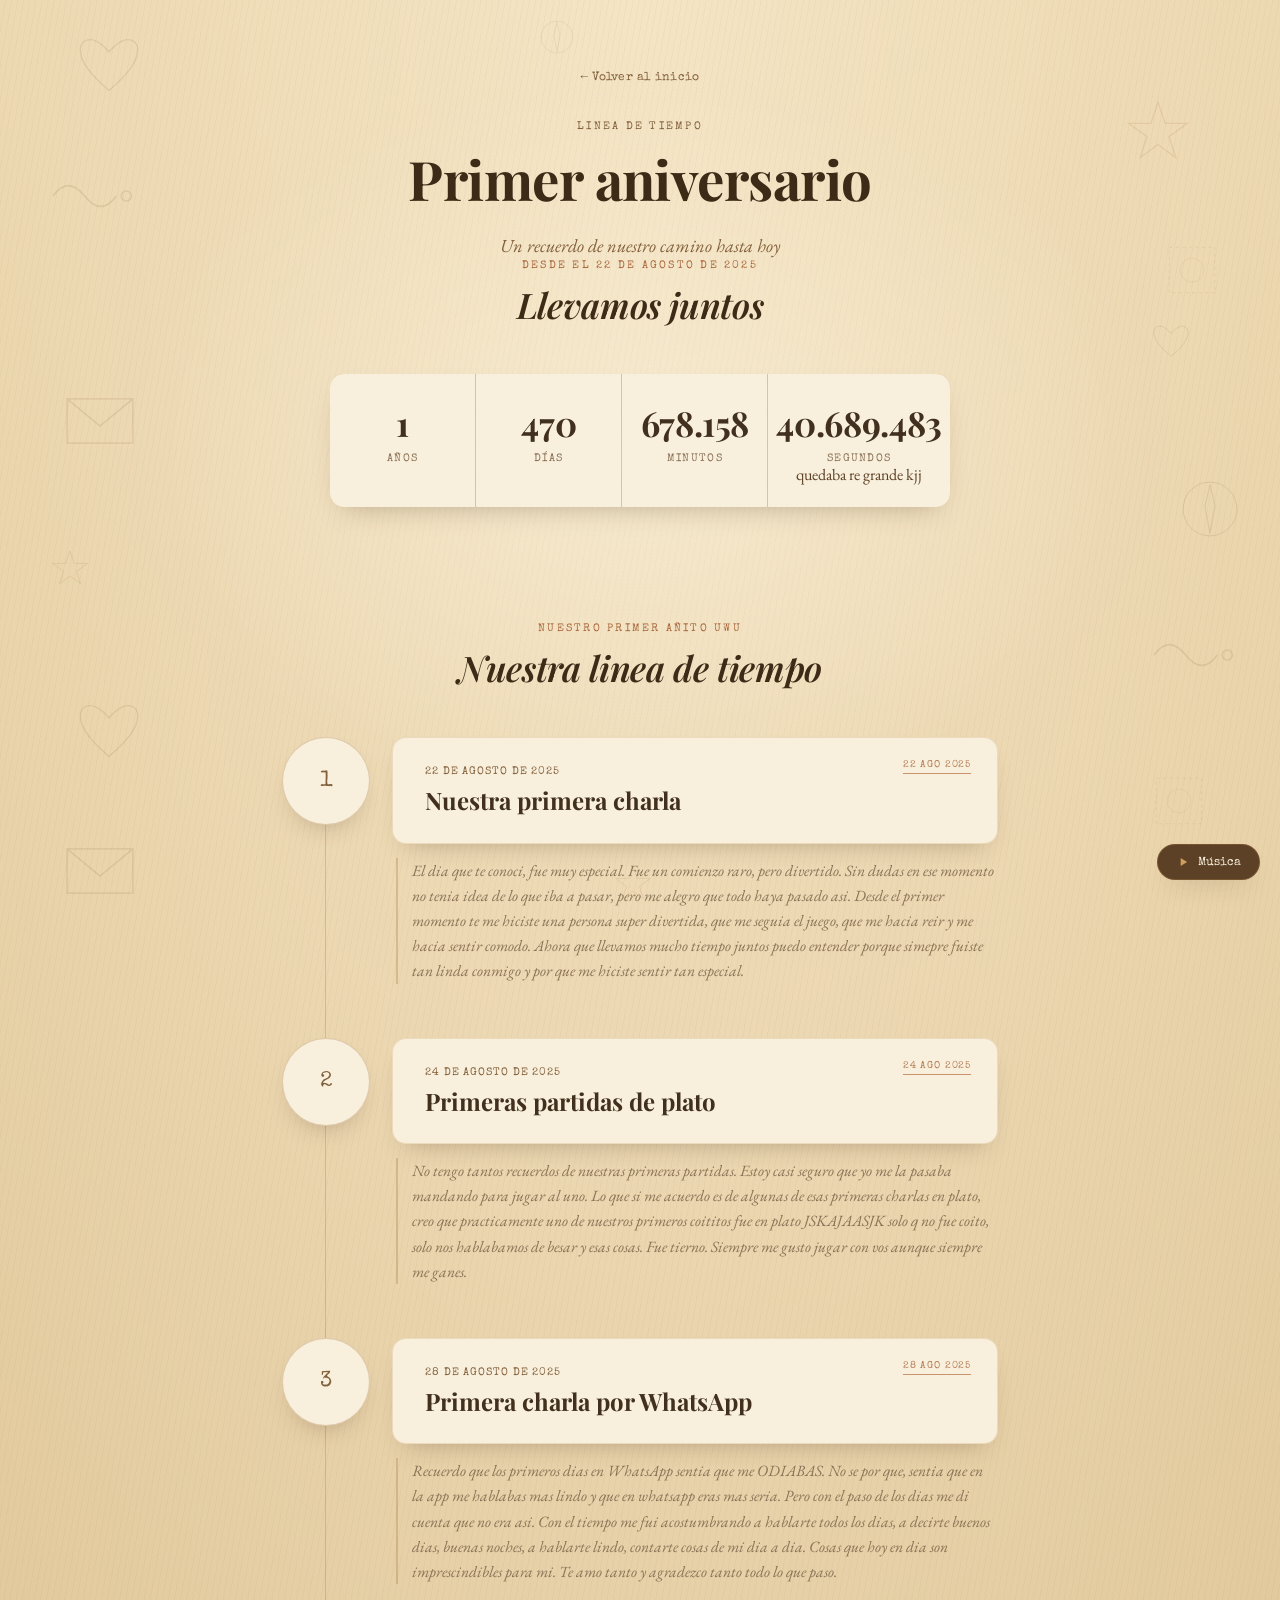
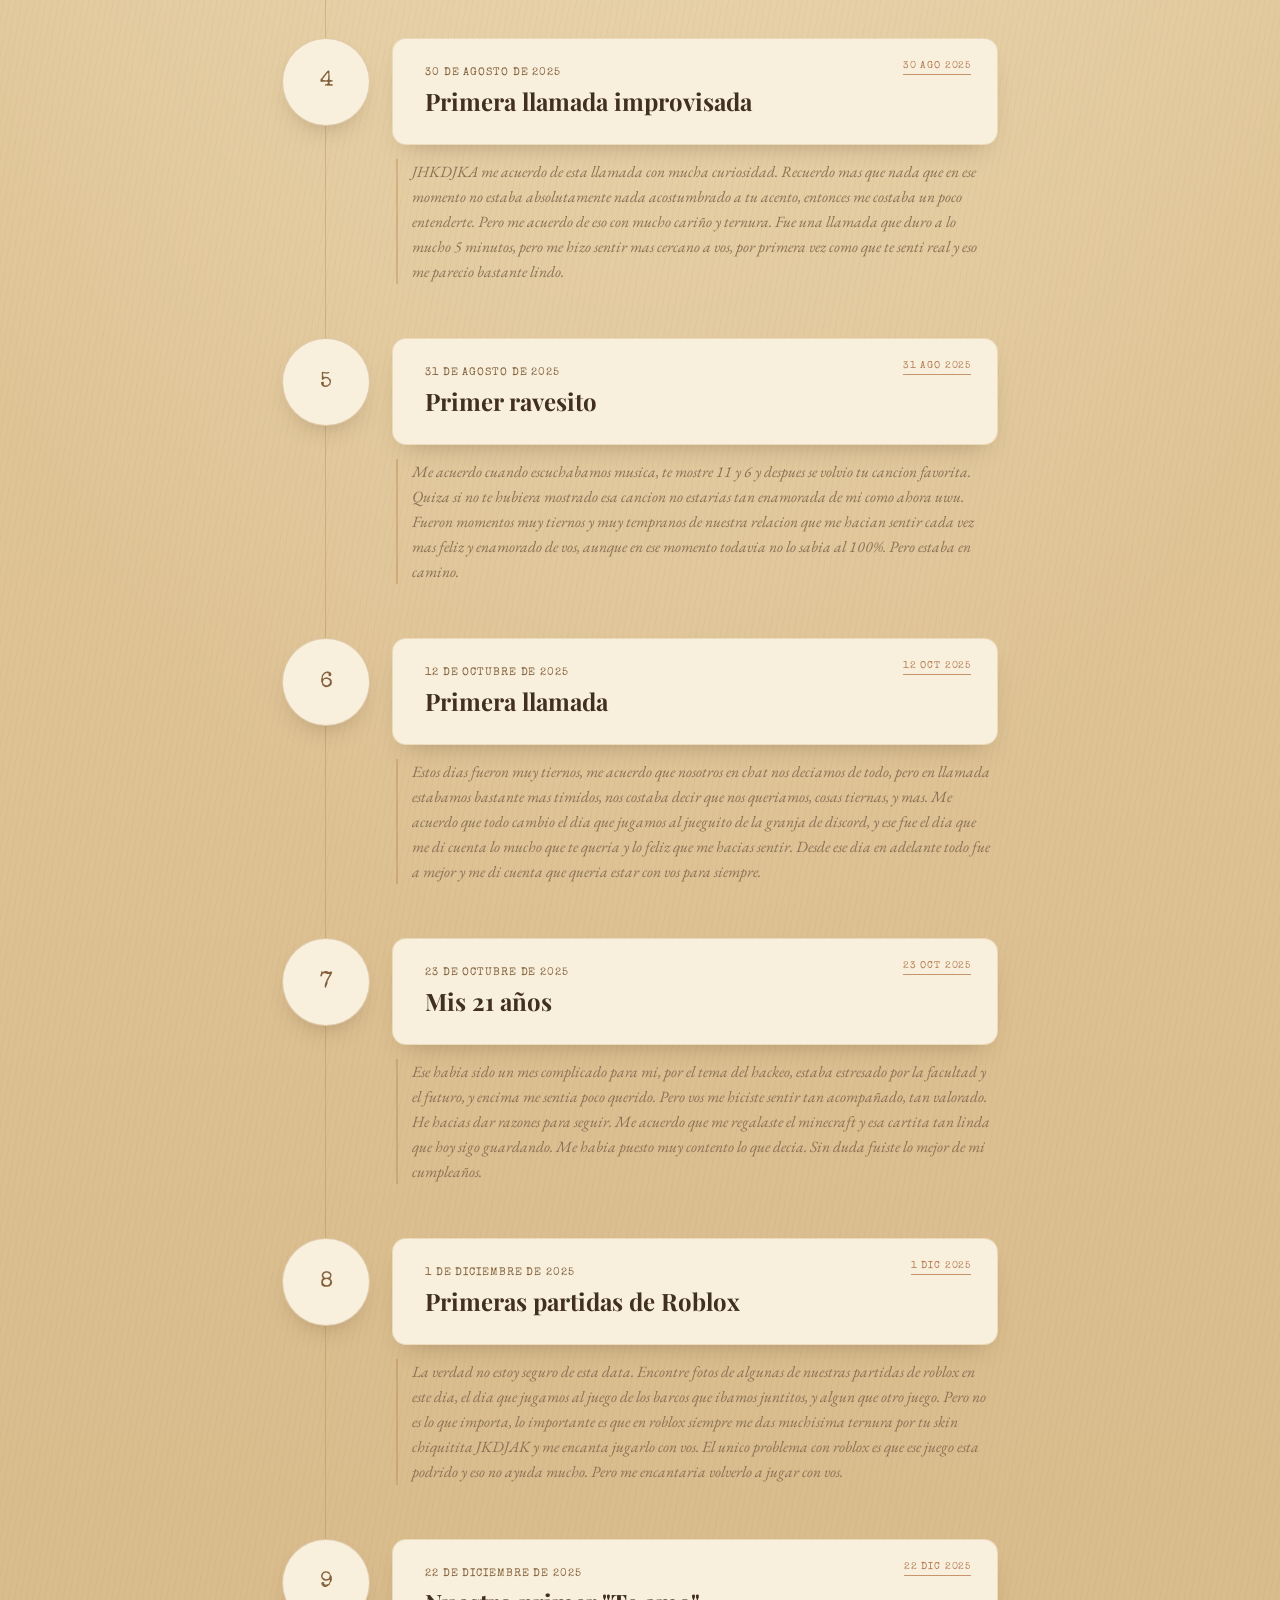
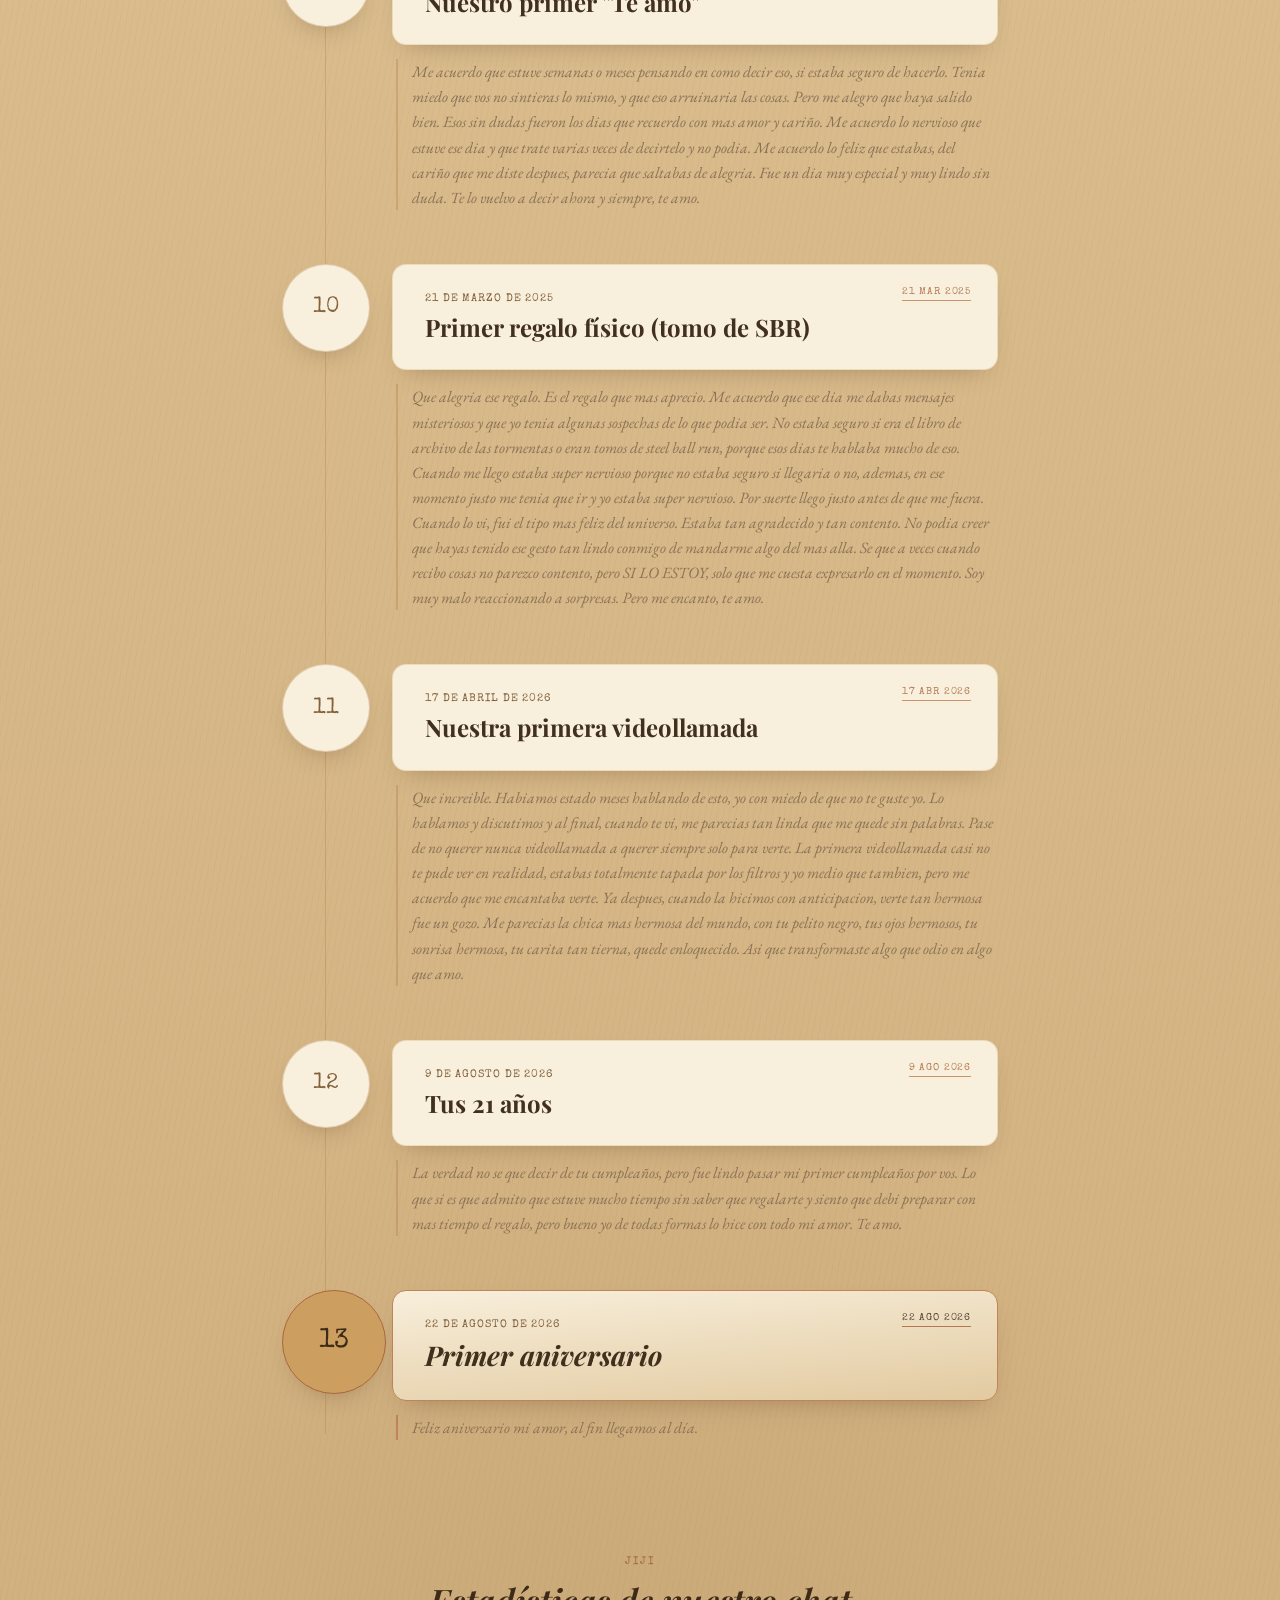
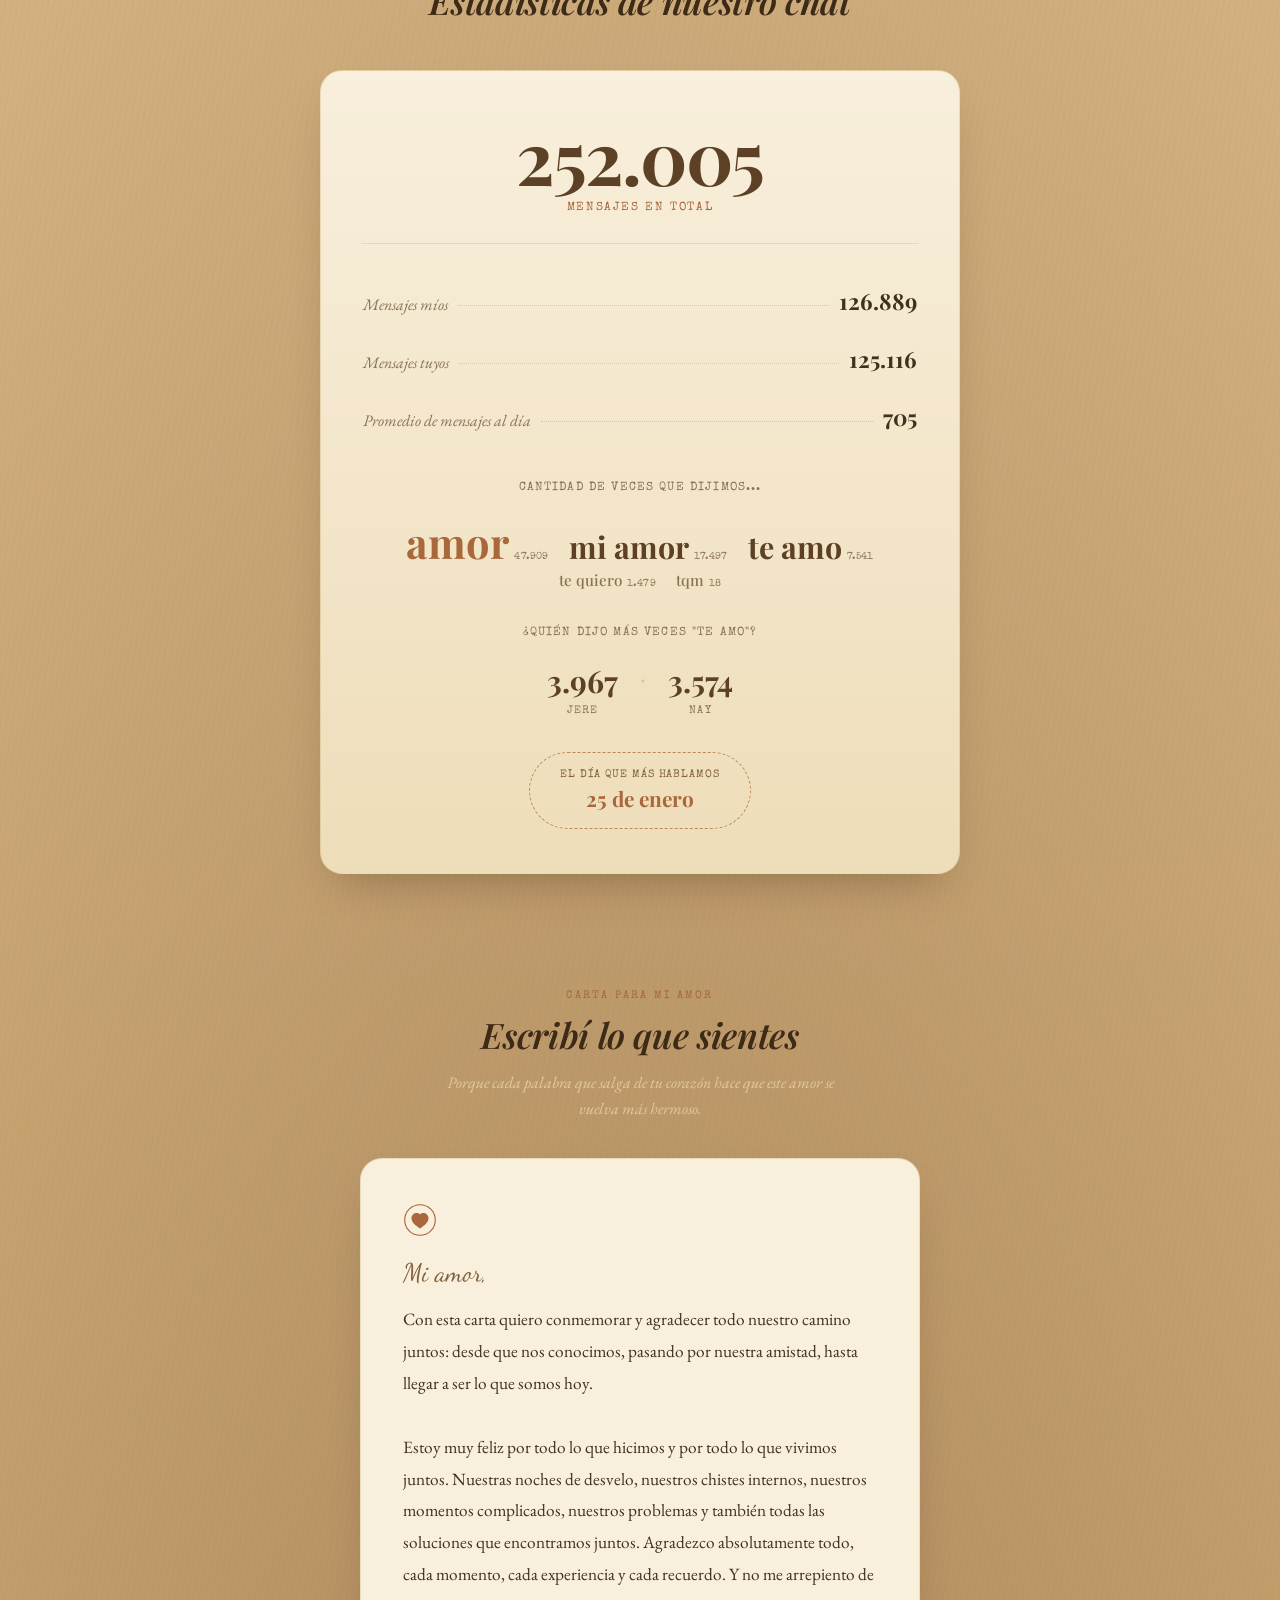
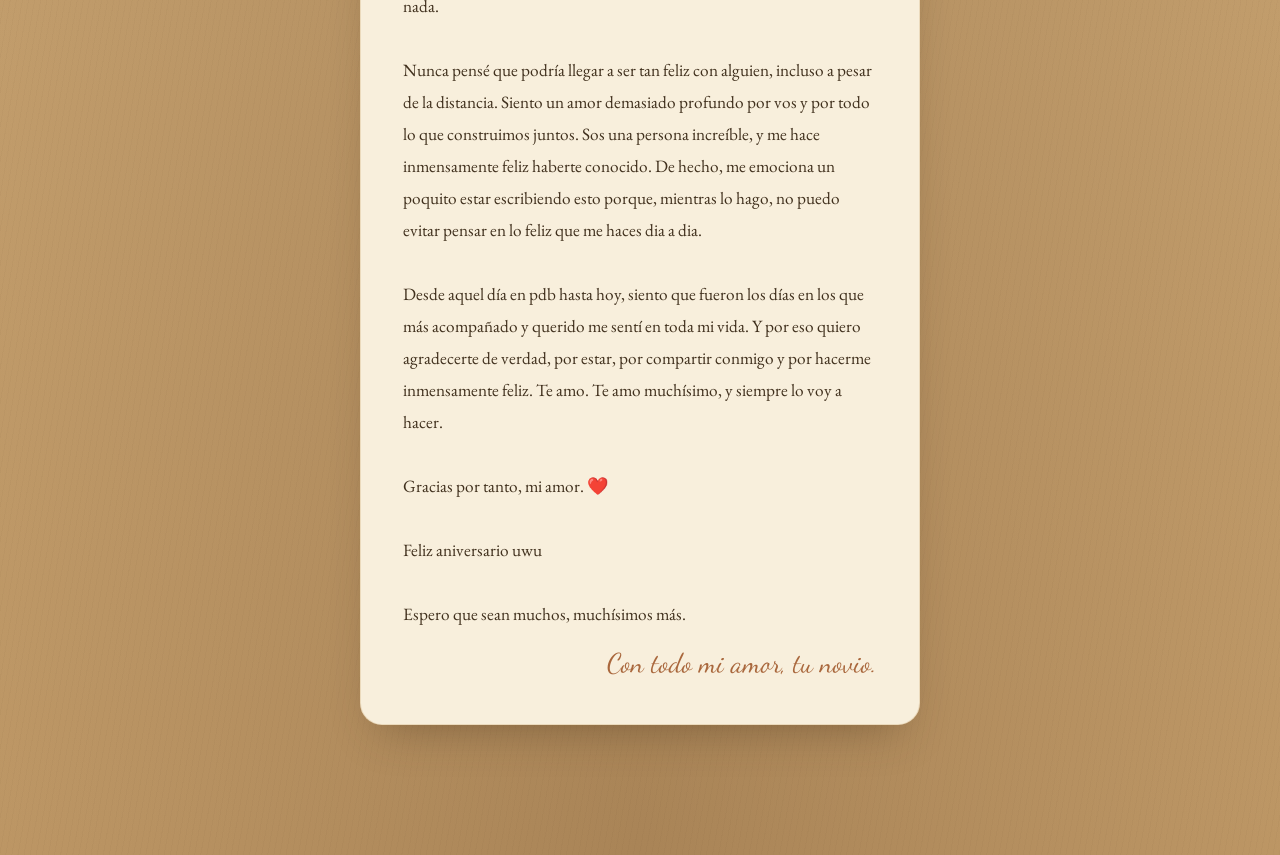
==== anniversary.html @ 8fa28519 "V2.0: Version aniversario" ====
<!DOCTYPE html>
<html lang="es">
<head>
  <meta charset="UTF-8" />
  <meta name="viewport" content="width=device-width, initial-scale=1.0" />
  <title>Primer aniversario</title>
  <link rel="preconnect" href="https://fonts.googleapis.com">
  <link rel="preconnect" href="https://fonts.gstatic.com" crossorigin>
  <link href="https://fonts.googleapis.com/css2?family=Playfair+Display:ital,wght@0,500;0,700;1,600&family=EB+Garamond:ital,wght@0,400;0,500;1,400&family=Special+Elite&family=Dancing+Script:wght@600;700&display=swap" rel="stylesheet">
  <link rel="stylesheet" href="anniversary.css" />
</head>
<body>

  <!-- Música de fondo -->
  <audio id="bg-music" src="music2.mp3" loop preload="auto"></audio>
  <button id="music-toggle" class="music-toggle" type="button" aria-pressed="false">
    <span class="music-toggle__icon" aria-hidden="true">
      <svg class="icon-play" viewBox="0 0 24 24" fill="currentColor"><path d="M8 5v14l11-7z"/></svg>
      <svg class="icon-pause" viewBox="0 0 24 24" fill="currentColor"><path d="M6 5h4v14H6zm8 0h4v14h-4z"/></svg>
    </span>
    <span class="music-toggle__label">Música</span>
  </button>

  <!-- Formitas vintage de fondo -->
  <div class="bg-motifs" aria-hidden="true">
    <svg class="motif motif--heart" style="top:4%; left:6%; --i:0; --r:-6deg;" viewBox="0 0 100 100"><path d="M50 85 C20 60,5 40,5 22 C5 8,18 2,30 8 C40 13,50 25,50 25 C50 25,60 13,70 8 C82 2,95 8,95 22 C95 40,80 60,50 85 Z" fill="none" stroke="currentColor" stroke-width="2"/></svg>
    <svg class="motif motif--star" style="top:11%; left:88%; --i:1; --r:10deg;" viewBox="0 0 100 100"><path d="M50 5 L61 38 L96 38 L67 59 L78 92 L50 71 L22 92 L33 59 L4 38 L39 38 Z" fill="none" stroke="currentColor" stroke-width="2"/></svg>
    <svg class="motif motif--swirl" style="top:19%; left:4%; --i:2; --r:-3deg;" viewBox="0 0 100 60"><path d="M2 30 Q20 5 40 30 T78 30" fill="none" stroke="currentColor" stroke-width="2"/><circle cx="90" cy="30" r="6" fill="none" stroke="currentColor" stroke-width="2"/></svg>
    <svg class="motif motif--stamp" style="top:27%; left:91%; --i:3; --r:-4deg;" viewBox="0 0 100 100"><rect x="8" y="8" width="84" height="84" fill="none" stroke="currentColor" stroke-width="2" stroke-dasharray="6 6"/><circle cx="50" cy="50" r="22" fill="none" stroke="currentColor" stroke-width="1.5"/></svg>
    <svg class="motif motif--heart motif--sm" style="top:36%; left:90%; --i:4; --r:8deg;" viewBox="0 0 100 100"><path d="M50 85 C20 60,5 40,5 22 C5 8,18 2,30 8 C40 13,50 25,50 25 C50 25,60 13,70 8 C82 2,95 8,95 22 C95 40,80 60,50 85 Z" fill="none" stroke="currentColor" stroke-width="2.5"/></svg>
    <svg class="motif motif--envelope" style="top:44%; left:5%; --i:5; --r:6deg;" viewBox="0 0 100 70"><rect x="4" y="4" width="92" height="62" fill="none" stroke="currentColor" stroke-width="2"/><path d="M4 4 L50 42 L96 4" fill="none" stroke="currentColor" stroke-width="2"/></svg>
    <svg class="motif motif--compass" style="top:53%; left:92%; --i:6; --r:0deg;" viewBox="0 0 100 100"><circle cx="50" cy="50" r="42" fill="none" stroke="currentColor" stroke-width="1.5"/><path d="M50 12 L58 46 L50 88 L42 46 Z" fill="none" stroke="currentColor" stroke-width="1.5"/></svg>
    <svg class="motif motif--star motif--sm" style="top:61%; left:4%; --i:7; --r:12deg;" viewBox="0 0 100 100"><path d="M50 5 L61 38 L96 38 L67 59 L78 92 L50 71 L22 92 L33 59 L4 38 L39 38 Z" fill="none" stroke="currentColor" stroke-width="2.5"/></svg>
    <svg class="motif motif--swirl" style="top:70%; left:90%; --i:8; --r:-3deg;" viewBox="0 0 100 60"><path d="M2 30 Q20 5 40 30 T78 30" fill="none" stroke="currentColor" stroke-width="2"/><circle cx="90" cy="30" r="6" fill="none" stroke="currentColor" stroke-width="2"/></svg>
    <svg class="motif motif--heart" style="top:78%; left:6%; --i:9; --r:-6deg;" viewBox="0 0 100 100"><path d="M50 85 C20 60,5 40,5 22 C5 8,18 2,30 8 C40 13,50 25,50 25 C50 25,60 13,70 8 C82 2,95 8,95 22 C95 40,80 60,50 85 Z" fill="none" stroke="currentColor" stroke-width="2"/></svg>
    <svg class="motif motif--stamp" style="top:86%; left:90%; --i:10; --r:-4deg;" viewBox="0 0 100 100"><rect x="8" y="8" width="84" height="84" fill="none" stroke="currentColor" stroke-width="2" stroke-dasharray="6 6"/><circle cx="50" cy="50" r="22" fill="none" stroke="currentColor" stroke-width="1.5"/></svg>
    <svg class="motif motif--envelope" style="top:94%; left:5%; --i:11; --r:6deg;" viewBox="0 0 100 70"><rect x="4" y="4" width="92" height="62" fill="none" stroke="currentColor" stroke-width="2"/><path d="M4 4 L50 42 L96 4" fill="none" stroke="currentColor" stroke-width="2"/></svg>
    <svg class="motif motif--compass motif--sm" style="top:2%; left:42%; --i:12; --r:2deg;" viewBox="0 0 100 100"><circle cx="50" cy="50" r="42" fill="none" stroke="currentColor" stroke-width="1.5"/><path d="M50 12 L58 46 L50 88 L42 46 Z" fill="none" stroke="currentColor" stroke-width="1.5"/></svg>
    <svg class="motif motif--star motif--sm" style="top:96%; left:48%; --i:13; --r:-8deg;" viewBox="0 0 100 100"><path d="M50 5 L61 38 L96 38 L67 59 L78 92 L50 71 L22 92 L33 59 L4 38 L39 38 Z" fill="none" stroke="currentColor" stroke-width="2.5"/></svg>
  </div>

  <div class="page-shell">
    <header class="anniversary-header">
      <a class="back-link" href="index.html">← Volver al inicio</a>
      <p class="eyebrow">Linea de tiempo</p>
      <h1>Primer aniversario</h1>
      <p class="subtitle">Un recuerdo de nuestro camino hasta hoy</p>
    </header>

    <main class="content-wrap">

      <!-- Contador en vivo -->
      <section class="counter-section" aria-label="Tiempo que llevamos juntos">
        <p class="eyebrow accent">Desde el 22 de agosto de 2025</p>
        <h2 class="section-title">Llevamos juntos</h2>

        <div class="counter-grid">
          <div class="counter-box">
            <span class="counter-value" id="count-years">0</span>
            <span class="counter-label">Años</span>
          </div>
          <div class="counter-box">
            <span class="counter-value" id="count-days">0</span>
            <span class="counter-label">Días</span>
          </div>
          <div class="counter-box">
            <span class="counter-value" id="count-minutes">0</span>
            <span class="counter-label">Minutos</span>
          </div>
          <div class="counter-box">
            <span class="counter-value" id="count-seconds">0</span>
            <span class="counter-label">Segundos</span>
            <span class="counter-sublabel">quedaba re grande kjj</span>
          </div>
        </div>
      </section>

      <!-- Línea de tiempo -->
      <section class="timeline-section" aria-label="Línea de tiempo de nuestra historia">
        <p class="eyebrow accent">Nuestro primer añito uwu</p>
        <h2 class="section-title">Nuestra linea de tiempo</h2>

        <div class="timeline">
          <div class="timeline-track" aria-hidden="true"></div>

          <article class="timeline-item">
            <div class="timeline-dot" tabindex="0" data-tooltip="un dia y ya casados uwu">1</div>
            <div class="timeline-content">

              <div class="timeline-card">
                <span class="timeline-postmark">22 AGO 2025</span>
                <span class="timeline-date">22 de agosto de 2025</span>
                <p>Nuestra primera charla</p>
              </div>

              <p class="timeline-note">El dia que te conoci, fue muy especial. Fue un comienzo raro, pero divertido.
                Sin dudas en ese momento no tenia idea de lo que iba a pasar, pero me alegro que todo haya pasado asi.
                Desde el primer momento te me hiciste una persona super divertida, que me seguia el juego, que me hacia reir y me hacia sentir comodo.
                Ahora que llevamos mucho tiempo juntos puedo entender porque simepre fuiste tan linda conmigo y por que me hiciste sentir tan especial.
              </p>

            </div>
          </article>

          <article class="timeline-item">
            <div class="timeline-dot" tabindex="0" data-tooltip="jugando felices como tortolitos enamorados jiji">2</div>
            <div class="timeline-content">

              <div class="timeline-card">
                <span class="timeline-postmark">24 AGO 2025</span>
                <span class="timeline-date">24 de agosto de 2025</span>
                <p>Primeras partidas de plato</p>
              </div>

              <p class="timeline-note">No tengo tantos recuerdos de nuestras primeras partidas. Estoy casi seguro que yo me la pasaba mandando
                para jugar al uno. Lo que si me acuerdo es de algunas de esas primeras charlas en plato, creo que practicamente uno de nuestros primeros
                coititos fue en plato JSKAJAASJK solo q no fue coito, solo nos hablabamos de besar y esas cosas. Fue tierno. Siempre me gusto jugar con vos
                aunque siempre me ganes.
              </p>

            </div>
          </article>

          <article class="timeline-item">
            <div class="timeline-dot" tabindex="0" data-tooltip="que linda que sos">3</div>
            <div class="timeline-content">

              <div class="timeline-card">
                <span class="timeline-postmark">28 AGO 2025</span>
                <span class="timeline-date">28 de agosto de 2025</span>
                <p>Primera charla por WhatsApp</p>
              </div>

              <p class="timeline-note">Recuerdo que los primeros dias en WhatsApp sentia que me ODIABAS. No se por que, sentia que en la app me hablabas
                mas lindo y que en whatsapp eras mas seria. Pero con el paso de los dias me di cuenta que no era asi. Con el tiempo me fui acostumbrando
                a hablarte todos los dias, a decirte buenos dias, buenas noches, a hablarte lindo, contarte cosas de mi dia a dia. Cosas que hoy en dia son
                imprescindibles para mi. Te amo tanto y agradezco tanto todo lo que paso.
              </p>

            </div>
          </article>

          <article class="timeline-item">
            <div class="timeline-dot" tabindex="0" data-tooltip="La llamada mas corta de la historia">4</div>
            <div class="timeline-content">

              <div class="timeline-card">
                <span class="timeline-postmark">30 AGO 2025</span>
                <span class="timeline-date">30 de agosto de 2025</span>
                <p>Primera llamada improvisada</p>
              </div>

              <p class="timeline-note">JHKDJKA me acuerdo de esta llamada con mucha curiosidad. Recuerdo mas que nada que en ese momento
                no estaba absolutamente nada acostumbrado a tu acento, entonces me costaba un poco entenderte. Pero me acuerdo de eso con mucho 
                cariño y ternura. Fue una llamada que duro a lo mucho 5 minutos, pero me hizo sentir mas cercano a vos, por primera vez como que te senti
                real y eso me parecio bastante lindo. 
              </p>

            </div>
          </article>

          <article class="timeline-item">
            <div class="timeline-dot" tabindex="0" data-tooltip="primeras trasnochaditas.">5</div>
            <div class="timeline-content">

              <div class="timeline-card">
                <span class="timeline-postmark">31 AGO 2025</span>
                <span class="timeline-date">31 de agosto de 2025</span>
                <p>Primer ravesito</p>
              </div>

              <p class="timeline-note">Me acuerdo cuando escuchabamos musica, te mostre 11 y 6 y despues se volvio tu cancion favorita. Quiza si
                no te hubiera mostrado esa cancion no estarias tan enamorada de mi como ahora uwu. Fueron momentos muy tiernos y muy tempranos
                de nuestra relacion que me hacian sentir cada vez mas feliz y enamorado de vos, aunque en ese momento todavia no lo sabia al 100%. Pero
                estaba en camino.
              </p>

            </div>
          </article>

          <article class="timeline-item">
            <div class="timeline-dot" tabindex="0" data-tooltip="La llamada luchada">6</div>
            <div class="timeline-content">

              <div class="timeline-card">
                <span class="timeline-postmark">12 OCT 2025</span>
                <span class="timeline-date">12 de octubre de 2025</span>
                <p>Primera llamada</p>
              </div>

              <p class="timeline-note">Estos dias fueron muy tiernos, me acuerdo que nosotros en chat nos deciamos de todo, pero en llamada
                estabamos bastante mas timidos, nos costaba decir que nos queriamos, cosas tiernas, y mas. Me acuerdo que todo cambio el dia
                que jugamos al jueguito de la granja de discord, y ese fue el dia que me di cuenta lo mucho que te queria y lo feliz que me hacias
                sentir. Desde ese dia en adelante todo fue a mejor y me di cuenta que queria estar con vos para siempre.
              </p>

            </div>
          </article>

          <article class="timeline-item">
            <div class="timeline-dot" tabindex="0" data-tooltip="Cumplí años con vos ya cerca del corazón.">7</div>
            <div class="timeline-content">

              <div class="timeline-card">
                <span class="timeline-postmark">23 OCT 2025</span>
                <span class="timeline-date">23 de octubre de 2025</span>
                <p>Mis 21 años</p>
              </div>

              <p class="timeline-note">Ese habia sido un mes complicado para mi, por el tema del hackeo, estaba estresado por la facultad y el futuro,
                y encima me sentia poco querido. Pero vos me hiciste sentir tan acompañado, tan valorado. He hacias dar razones para seguir. 
                Me acuerdo que me regalaste el minecraft y esa cartita tan linda que hoy sigo guardando. Me habia puesto muy contento lo que decia.
                Sin duda fuiste lo mejor de mi cumpleaños.
              </p>

            </div>
          </article>

          <article class="timeline-item">
            <div class="timeline-dot" tabindex="0" data-tooltip="Construyendo cosas juntos, aunque sea en un juego.">8</div>
            <div class="timeline-content">

              <div class="timeline-card">
                <span class="timeline-postmark">1 DIC 2025</span>
                <span class="timeline-date">1 de diciembre de 2025</span>
                <p>Primeras partidas de Roblox</p>
              </div>

              <p class="timeline-note">La verdad no estoy seguro de esta data. Encontre fotos de algunas de nuestras partidas de roblox
                en este dia, el dia que jugamos al juego de los barcos que ibamos juntitos, y algun que otro juego. Pero no es lo que importa,
                lo importante es que en roblox siempre me das muchisima ternura por tu skin chiquitita JKDJAK y me encanta jugarlo con vos.
                El unico problema con roblox es que ese juego esta podrido y eso no ayuda mucho. Pero me encantaria volverlo a jugar con vos.
              </p>

            </div>
          </article>

          <article class="timeline-item">
            <div class="timeline-dot" tabindex="0" data-tooltip="Dos palabras que cambiaron todo.">9</div>
            <div class="timeline-content">

              <div class="timeline-card">
                <span class="timeline-postmark">22 DIC 2025</span>
                <span class="timeline-date">22 de diciembre de 2025</span>
                <p>Nuestro primer "Te amo"</p>
              </div>

              <p class="timeline-note">Me acuerdo que estuve semanas o meses pensando en como decir eso, si estaba seguro de hacerlo. Tenia
                miedo que vos no sintieras lo mismo, y que eso arruinaria las cosas. Pero me alegro que haya salido bien. Esos sin dudas
                fueron los dias que recuerdo con mas amor y cariño. Me acuerdo lo nervioso que estuve ese dia y que trate varias veces de decirtelo
                y no podia. Me acuerdo lo feliz que estabas, del cariño que me diste despues, parecia que saltabas de alegria. Fue un dia muy especial y muy lindo sin duda.
                Te lo vuelvo a decir ahora y siempre, te amo.
              </p>

            </div>
          </article>

          <article class="timeline-item">
            <div class="timeline-dot" tabindex="0" data-tooltip="Algo que se podía tocar, no solo sentir.">10</div>
            <div class="timeline-content">

              <div class="timeline-card">
                <span class="timeline-postmark">21 MAR 2025</span>
                <span class="timeline-date">21 de marzo de 2025</span>
                <p>Primer regalo físico (tomo de SBR)</p>
              </div>

              <p class="timeline-note">Que alegria ese regalo. Es el regalo que mas aprecio. Me acuerdo que ese dia me dabas mensajes misteriosos
                y que yo tenia algunas sospechas de lo que podia ser. No estaba seguro si era el libro de archivo de las tormentas o eran tomos de steel ball run, porque
                esos dias te hablaba mucho de eso. Cuando me llego estaba super nervioso porque no estaba seguro si llegaria o no, ademas, en ese momento justo me tenia que ir
                y yo estaba super nervioso. Por suerte llego justo antes de que me fuera. Cuando lo vi, fui el tipo mas feliz del universo. Estaba tan agradecido y tan contento.
                No podia creer que hayas tenido ese gesto tan lindo conmigo de mandarme algo del mas alla. Se que a veces cuando recibo cosas no parezco
                contento, pero SI LO ESTOY, solo que me cuesta expresarlo en el momento. Soy muy malo reaccionando a sorpresas. Pero me encanto, te amo.
              </p>

            </div>
          </article>

          <article class="timeline-item">
            <div class="timeline-dot" tabindex="0" data-tooltip="Por fin poder verte la cara mientras hablábamos.">11</div>
            <div class="timeline-content">

              <div class="timeline-card">
                <span class="timeline-postmark">17 ABR 2026</span>
                <span class="timeline-date">17 de abril de 2026</span>
                <p>Nuestra primera videollamada</p>
              </div>

              <p class="timeline-note">Que increible. Habiamos estado meses hablando de esto, yo con miedo de que no te guste yo. 
                Lo hablamos y discutimos y al final, cuando te vi, me parecias tan linda que me quede sin palabras. Pase de no querer
                nunca videollamada a querer siempre solo para verte. 
                La primera videollamada casi no te pude ver en realidad, estabas totalmente tapada por los filtros y yo medio que tambien, pero
                me acuerdo que me encantaba verte. Ya despues, cuando la hicimos con anticipacion, verte tan hermosa fue un gozo. Me parecias la chica
                mas hermosa del mundo, con tu pelito negro, tus ojos hermosos, tu sonrisa hermosa, tu carita tan tierna, quede enloquecido. Asi que
                transformaste algo que odio en algo que amo.
              </p>

            </div>
          </article>

          <article class="timeline-item">
            <div class="timeline-dot" tabindex="0" data-tooltip="Otro año más de vos en el mundo, suerte para mí.">12</div>
            <div class="timeline-content">

              <div class="timeline-card">
                <span class="timeline-postmark">9 AGO 2026</span>
                <span class="timeline-date">9 de agosto de 2026</span>
                <p>Tus 21 años</p>
              </div>

              <p class="timeline-note">La verdad no se que decir de tu cumpleaños, pero fue lindo pasar mi primer cumpleaños por vos.
                Lo que si es que admito que estuve mucho tiempo sin saber que regalarte y siento que debi preparar con mas tiempo el regalo, pero bueno
                yo de todas formas lo hice con todo mi amor. Te amo.
              </p>

            </div>
          </article>

          <article class="timeline-item timeline-item--highlight">
            <div class="timeline-dot timeline-dot--highlight" tabindex="0" data-tooltip="Un año entero, y siento que recién empieza.">13</div>
            <div class="timeline-content">

              <div class="timeline-card timeline-card--highlight">
                <span class="timeline-postmark timeline-postmark--highlight">22 AGO 2026</span>
                <span class="timeline-date">22 de agosto de 2026</span>
                <p>Primer aniversario</p>
              </div>

              <p class="timeline-note">Feliz aniversario mi amor, al fin llegamos al día.</p>

            </div>
          </article>

        </div>
      </section>

      <!-- Estadísticas del chat -->
      <section class="stats-section" aria-label="Estadísticas de nuestro chat">
        <p class="eyebrow accent">jiji</p>
        <h2 class="section-title">Estadísticas de nuestro chat</h2>

        <div class="stats-panel">

          <div class="stats-hero">
            <span class="stats-hero__value">252.005</span>
            <span class="stats-hero__label">Mensajes en total</span>
          </div>

          <div class="stats-ledger">
            <div class="ledger-row">
              <span class="ledger-row__label">Mensajes míos</span>
              <span class="ledger-row__leader" aria-hidden="true"></span>
              <span class="ledger-row__value">126.889</span>
            </div>
            <div class="ledger-row">
              <span class="ledger-row__label">Mensajes tuyos</span>
              <span class="ledger-row__leader" aria-hidden="true"></span>
              <span class="ledger-row__value">125.116</span>
            </div>
            <div class="ledger-row">
              <span class="ledger-row__label">Promedio de mensajes al día</span>
              <span class="ledger-row__leader" aria-hidden="true"></span>
              <span class="ledger-row__value">705</span>
            </div>
          </div>

          <p class="stats-subtitle">Cantidad de veces que dijimos...</p>

          <div class="word-cloud">
            <span class="word-cloud__item word-cloud__item--xl">amor <sup>47.909</sup></span>
            <span class="word-cloud__item word-cloud__item--lg">mi amor <sup>17.497</sup></span>
            <span class="word-cloud__item word-cloud__item--lg">te amo <sup>7.541</sup></span>
            <span class="word-cloud__item word-cloud__item--sm">te quiero <sup>1.479</sup></span>
            <span class="word-cloud__item word-cloud__item--sm">tqm <sup>18</sup></span>
          </div>

          <p class="stats-subtitle stats-subtitle--split">¿Quién dijo más veces "te amo"?</p>

          <div class="split-stat">
            <div class="split-stat__item">
              <span class="split-stat__value">3.967</span>
              <span class="split-stat__name">Jere</span>
            </div>
            <span class="split-stat__divider" aria-hidden="true">·</span>
            <div class="split-stat__item">
              <span class="split-stat__value">3.574</span>
              <span class="split-stat__name">Nay</span>
            </div>
          </div>

          <div class="stats-highlight">
            <span class="stats-highlight__label">El día que más hablamos</span>
            <span class="stats-highlight__value">25 de enero</span>
          </div>

        </div>
      </section>

      <!-- Carta -->
      <section class="letter-section" aria-label="Espacio para una carta">
        <p class="eyebrow accent">Carta para mi amor</p>
        <h2 class="section-title">Escribí lo que sientes</h2>
        <p class="letter-intro">Porque cada palabra que salga de tu corazón hace que este amor se vuelva más hermoso.</p>

        <div class="letter-card">
          <div class="letter-card__seal" aria-hidden="true">
            <svg viewBox="0 0 60 60" width="34" height="34">
              <circle cx="30" cy="30" r="27" fill="none" stroke="currentColor" stroke-width="2" />
              <path d="M30 20 C25 15, 15 18, 15 27 C15 35, 23 40, 30 45 C37 40, 45 35, 45 27 C45 18, 35 15, 30 20 Z"
                    fill="currentColor" />
            </svg>
          </div>

          <p class="letter-card__salutation">Mi amor,</p>

          <p class="letter-card__body">
            Con esta carta quiero conmemorar y agradecer todo nuestro camino juntos: desde que nos conocimos, pasando por nuestra amistad, hasta llegar a ser lo que somos hoy. <br /><br />

            Estoy muy feliz por todo lo que hicimos y por todo lo que vivimos juntos. Nuestras noches de desvelo, nuestros chistes internos, nuestros momentos complicados, nuestros problemas y también todas las soluciones que encontramos juntos. Agradezco absolutamente todo, cada momento, cada experiencia y cada recuerdo. Y no me arrepiento de nada. <br /><br />

            Nunca pensé que podría llegar a ser tan feliz con alguien, incluso a pesar de la distancia. Siento un amor demasiado profundo por vos y por todo lo que construimos juntos. Sos una persona increíble, y me hace inmensamente feliz haberte conocido. De hecho, me emociona un poquito estar escribiendo esto porque, mientras lo hago, no puedo evitar pensar en lo feliz que me haces dia a dia. <br /><br />
                      
            Desde aquel día en pdb hasta hoy, siento que fueron los días en los que más acompañado y querido me sentí en toda mi vida. Y por eso quiero agradecerte de verdad, por estar, por compartir conmigo y por hacerme inmensamente feliz.
                      
            Te amo. Te amo muchísimo, y siempre lo voy a hacer. <br /><br />
                      
            Gracias por tanto, mi amor. ❤️ <br /><br />
                      
            Feliz aniversario uwu <br /><br />
                      
            Espero que sean muchos, muchísimos más.
          </p>

          <p class="letter-card__signature">Con todo mi amor, tu novio.</p>
        </div>
      </section>


  <script src="anniversary.js"></script>
</body>
</html>
---- anniversary.css ----
/* ============================================================
   Tokens — vintage correspondence, modern hand
   ============================================================ */
:root {
  /* light oak / natural wood-stain family — background, cards and
     accents all live inside the same warm hue so nothing pops out */
  --bg-top: #e8d2a6;
  --bg-bottom: #c7a06c;

  --wood-deepest: #3d2a17;
  --wood-dark: #5c4126;
  --wood: #82603b;
  --brass: #a9793f;
  --brass-soft: #cc9f61;
  --brass-dim: rgba(169, 121, 63, 0.32);

  --paper: #f8efdc;
  --paper-dark: #eeddb9;
  --paper-deep: #e2caa0;

  --ink: #40301d;
  --ink-soft: #8a7256;

  --rust: #a9673c;
  --rust-soft: #bf8558;

  --font-display: "Playfair Display", serif;
  --font-body: "EB Garamond", serif;
  --font-type: "Special Elite", monospace;
  --font-script: "Dancing Script", cursive;

  --radius-lg: 22px;
  --radius-md: 14px;
  --radius-sm: 9px;

  --shadow-soft: 0 12px 26px -14px rgba(66, 44, 22, 0.35);
  --shadow-card: 0 22px 46px -20px rgba(66, 44, 22, 0.4);

  --hairline: 1px solid rgba(185, 141, 74, 0.22);
}

* {
  box-sizing: border-box;
}

@media (prefers-reduced-motion: reduce) {
  *, *::before, *::after {
    animation-duration: 0.01ms !important;
    animation-iteration-count: 1 !important;
    transition-duration: 0.01ms !important;
    scroll-behavior: auto !important;
  }
}

html {
  scroll-behavior: smooth;
}

body {
  margin: 0;
  min-height: 100vh;
  position: relative;
  background-color: var(--bg-bottom);
  background-image:
    repeating-linear-gradient(
      100deg,
      rgba(93, 65, 38, 0) 0px,
      rgba(93, 65, 38, 0) 5px,
      rgba(93, 65, 38, 0.035) 5px,
      rgba(93, 65, 38, 0.035) 6px
    ),
    radial-gradient(120% 55% at 50% 0%, rgba(255, 244, 222, 0.55), transparent 65%),
    radial-gradient(130% 70% at 50% 100%, rgba(124, 90, 55, 0.4), transparent 60%),
    linear-gradient(180deg, var(--bg-top), var(--bg-bottom));
  color: var(--wood-dark);
  font-family: var(--font-body);
  overflow-x: hidden;
}

body::before {
  /* slow ambient glow, breathes behind the whole page */
  content: "";
  position: fixed;
  inset: -10%;
  z-index: 0;
  pointer-events: none;
  background: radial-gradient(closest-side, rgba(255, 248, 232, 0.4), transparent 70%);
  background-position: 50% 20%;
  background-repeat: no-repeat;
  animation: glow-breathe 16s ease-in-out infinite;
}

@keyframes glow-breathe {
  0%, 100% { opacity: 0.5; transform: scale(1); }
  50% { opacity: 0.95; transform: scale(1.08); }
}

/* ============================================================
   Ambient background motifs
   ============================================================ */
.bg-motifs {
  position: fixed;
  inset: 0;
  pointer-events: none;
  z-index: 0;
  overflow: hidden;
}

.motif {
  position: absolute;
  width: 64px;
  height: 64px;
  color: var(--wood);
  opacity: 0.14;
  animation: motif-drift 16s ease-in-out infinite;
  animation-delay: calc(var(--i, 0) * -1.3s);
}

.motif--sm { width: 38px; height: 38px; }
.motif--star { color: var(--rust); }
.motif--stamp { width: 54px; height: 54px; color: var(--rust-soft); opacity: 0.13; }
.motif--envelope { width: 72px; height: 50px; }
.motif--compass { color: var(--wood-dark); opacity: 0.12; }
.motif--swirl { width: 84px; height: 50px; }

@keyframes motif-drift {
  0%, 100% { transform: translate(0, 0) rotate(var(--r, 0deg)); }
  50% { transform: translate(5px, -14px) rotate(calc(var(--r, 0deg) + 4deg)); }
}

/* ============================================================
   Layout shell
   ============================================================ */
.page-shell {
  position: relative;
  z-index: 1;
  max-width: 760px;
  margin: 0 auto;
  padding: 64px 22px 130px;
}

.content-wrap {
  display: flex;
  flex-direction: column;
  gap: 116px;
}

.eyebrow {
  font-family: var(--font-type);
  font-size: 0.7rem;
  letter-spacing: 0.2em;
  text-transform: uppercase;
  color: var(--wood);
  margin: 0 0 10px;
}

.eyebrow.accent {
  color: var(--rust);
}

/* ============================================================
   Header
   ============================================================ */
.anniversary-header {
  text-align: center;
}

.back-link {
  display: inline-block;
  margin-bottom: 36px;
  color: var(--wood);
  text-decoration: none;
  font-family: var(--font-type);
  font-size: 0.78rem;
  letter-spacing: 0.02em;
  border-bottom: 1px solid transparent;
  transition: color 0.25s ease, border-color 0.25s ease;
}

.back-link:hover,
.back-link:focus-visible {
  color: var(--rust);
  border-color: var(--rust);
}

.anniversary-header h1 {
  font-family: var(--font-display);
  font-weight: 700;
  font-size: clamp(2.4rem, 6vw, 3.4rem);
  margin: 0 0 16px;
  color: var(--wood-deepest);
  letter-spacing: -0.01em;
}

.subtitle {
  max-width: 420px;
  margin: 0 auto;
  color: var(--wood);
  font-size: 1.15rem;
  font-style: italic;
  line-height: 1.6;
}

.section-title {
  font-family: var(--font-display);
  font-style: italic;
  font-weight: 600;
  font-size: clamp(1.7rem, 4vw, 2.2rem);
  color: var(--wood-deepest);
  margin: 0 0 46px;
  letter-spacing: -0.01em;
}

.counter-section,
.timeline-section,
.stats-section,
.letter-section {
  text-align: center;
}

/* ============================================================
   Counter — quiet ledger, not a boxy odometer
   ============================================================ */
.counter-grid {
  display: grid;
  grid-template-columns: repeat(4, 1fr);
  gap: 1px;
  max-width: 620px;
  margin: 0 auto;
  background: var(--brass-dim);
  border-radius: var(--radius-md);
  overflow: hidden;
  box-shadow: var(--shadow-soft);
}

.counter-box {
  background: var(--paper);
  padding: 26px 8px 22px;
}

.counter-value {
  display: block;
  font-family: var(--font-display);
  font-weight: 700;
  font-size: clamp(1.5rem, 4.6vw, 2.15rem);
  color: var(--ink);
  letter-spacing: -0.01em;
  font-variant-numeric: tabular-nums;
}

.counter-label {
  display: block;
  margin-top: 8px;
  font-family: var(--font-type);
  font-size: 0.66rem;
  letter-spacing: 0.12em;
  text-transform: uppercase;
  color: var(--ink-soft);
}

/* ============================================================
   Timeline — flat postcards, calm motion
   ============================================================ */
.timeline {
  position: relative;
  display: flex;
  flex-direction: column;
  gap: 54px;
  text-align: left;
}

.timeline-track {
  position: absolute;
  top: 6px;
  bottom: 6px;
  left: 43px;
  width: 0;
  border-left: 1px solid var(--brass-dim);
}

.timeline-item {
  position: relative;
  display: grid;
  grid-template-columns: 88px 1fr;
  align-items: flex-start;
  gap: 22px;
  opacity: 1;
  transform: none;
  transition: opacity 0.6s ease, transform 0.6s ease;
}

/* Only items JS primes for reveal start hidden — content is always
   fully visible if JS never runs. */
.timeline-item.pre-reveal {
  opacity: 0;
  transform: translateY(18px);
}

.timeline-item.is-visible {
  opacity: 1;
  transform: translateY(0);
}

/* Number badge — flat ring, no wax-stamp gradient */
.timeline-dot {
  position: relative;
  z-index: 2;
  width: 88px;
  height: 88px;
  border-radius: 50%;
  background: var(--paper);
  border: 1px solid var(--brass-dim);
  display: flex;
  align-items: center;
  justify-content: center;
  font-family: var(--font-type);
  font-size: 1.4rem;
  color: var(--wood);
  cursor: pointer;
  outline: none;
  box-shadow: var(--shadow-soft);
  transition: transform 0.3s ease, box-shadow 0.3s ease, border-color 0.3s ease;
}

.timeline-dot:hover,
.timeline-dot:focus-visible {
  transform: scale(1.06);
  border-color: var(--brass);
  box-shadow: var(--shadow-card);
}

/* Tooltip on hover / focus */
.timeline-dot::after {
  content: attr(data-tooltip);
  position: absolute;
  left: 50%;
  bottom: calc(100% + 14px);
  transform: translate(-50%, 4px);
  width: max-content;
  max-width: 220px;
  background: var(--wood-dark);
  color: var(--paper);
  font-family: var(--font-body);
  font-style: italic;
  font-size: 0.85rem;
  line-height: 1.4;
  padding: 10px 14px;
  border-radius: var(--radius-sm);
  border: 1px solid var(--brass-dim);
  box-shadow: var(--shadow-soft);
  opacity: 0;
  pointer-events: none;
  transition: opacity 0.2s ease, transform 0.2s ease;
  z-index: 5;
}

.timeline-dot:hover::after,
.timeline-dot:focus-visible::after {
  opacity: 1;
  transform: translate(-50%, 0);
}

.timeline-dot--highlight {
  width: 104px;
  height: 104px;
  background: var(--brass-soft);
  border-color: var(--rust);
  color: var(--wood-deepest);
  font-size: 1.7rem;
}

/* Wraps the card + the free-write note beneath it, in the same column as the card */
.timeline-content {
  display: flex;
  flex-direction: column;
}

/* A quiet, card-free space to jot down how those days felt */
.timeline-note {
  margin: 14px 4px 0;
  padding-left: 14px;
  border-left: 2px solid var(--brass-dim);
  font-family: var(--font-body);
  font-style: italic;
  font-size: 0.98rem;
  line-height: 1.6;
  color: var(--ink-soft);
}

.timeline-item--highlight .timeline-note {
  border-left-color: var(--rust-soft);
}
.timeline-card {
  position: relative;
  background: var(--paper);
  border: var(--hairline);
  border-radius: var(--radius-md);
  padding: 28px 32px 26px;
  box-shadow: var(--shadow-soft);
  transition: transform 0.35s ease, box-shadow 0.35s ease;
}

.timeline-item:hover .timeline-card {
  transform: translateY(-3px);
  box-shadow: var(--shadow-card);
}

.timeline-postmark {
  position: absolute;
  top: 22px;
  right: 26px;
  font-family: var(--font-type);
  font-size: 0.64rem;
  letter-spacing: 0.08em;
  color: var(--rust);
  border-bottom: 1px solid var(--rust-soft);
  padding-bottom: 3px;
  opacity: 0.85;
}

.timeline-date {
  display: block;
  font-family: var(--font-type);
  font-size: 0.7rem;
  letter-spacing: 0.08em;
  text-transform: uppercase;
  color: var(--wood);
  margin-bottom: 8px;
  padding-right: 90px;
}

.timeline-card p {
  margin: 0;
  padding-right: 20px;
  font-family: var(--font-display);
  font-weight: 700;
  font-size: 1.5rem;
  color: var(--ink);
  line-height: 1.32;
}

.timeline-item--highlight .timeline-card {
  background: linear-gradient(175deg, var(--paper), var(--paper-deep));
  border-color: var(--rust-soft);
}

.timeline-item--highlight .timeline-card p {
  font-style: italic;
  font-size: 1.7rem;
}

.timeline-postmark--highlight {
  color: var(--wood-deepest);
  border-color: var(--rust);
}

/* ============================================================
   Stats — a correspondence ledger, given real weight
   ============================================================ */
.stats-panel {
  background: linear-gradient(180deg, var(--paper), var(--paper-dark));
  border: var(--hairline);
  border-radius: var(--radius-lg);
  box-shadow: var(--shadow-card);
  padding: 48px 40px 44px;
  max-width: 640px;
  margin: 0 auto;
}

/* Hero stat — the one number that leads the section */
.stats-hero {
  padding-bottom: 30px;
  margin-bottom: 30px;
  border-bottom: var(--hairline);
}

.stats-hero__value {
  display: block;
  font-family: var(--font-display);
  font-weight: 700;
  font-size: clamp(3rem, 11vw, 4.6rem);
  line-height: 1;
  color: var(--wood-dark);
  letter-spacing: -0.02em;
  font-variant-numeric: tabular-nums;
}

.stats-hero__label {
  display: block;
  margin-top: 10px;
  font-family: var(--font-type);
  font-size: 0.72rem;
  letter-spacing: 0.14em;
  text-transform: uppercase;
  color: var(--rust);
}

/* Secondary stats — ledger rows with a dotted leader */
.stats-ledger {
  display: flex;
  flex-direction: column;
  gap: 4px;
  margin-bottom: 38px;
}

.ledger-row {
  display: flex;
  align-items: baseline;
  gap: 10px;
  padding: 12px 2px;
  text-align: left;
}

.ledger-row__label {
  font-family: var(--font-body);
  font-style: italic;
  font-size: 1rem;
  color: var(--ink-soft);
  white-space: nowrap;
}

.ledger-row__leader {
  flex: 1;
  border-bottom: 1px dotted var(--brass-dim);
  transform: translateY(-4px);
}

.ledger-row__value {
  font-family: var(--font-display);
  font-weight: 700;
  font-size: 1.4rem;
  color: var(--ink);
  font-variant-numeric: tabular-nums;
  white-space: nowrap;
}

/* Word cloud — size speaks louder than a caption ever could */
.stats-subtitle {
  font-family: var(--font-type);
  font-size: 0.72rem;
  letter-spacing: 0.1em;
  text-transform: uppercase;
  color: var(--ink-soft);
  margin: 0 0 22px;
}

.word-cloud {
  display: flex;
  flex-wrap: wrap;
  align-items: baseline;
  justify-content: center;
  gap: 10px 20px;
  padding: 6px 0 4px;
}

.word-cloud__item {
  display: inline-flex;
  align-items: baseline;
  gap: 5px;
  font-family: var(--font-display);
  font-weight: 700;
  color: var(--wood);
  line-height: 1;
}

.word-cloud__item sup {
  font-family: var(--font-type);
  font-weight: 400;
  font-size: 0.6rem;
  color: var(--ink-soft);
  letter-spacing: 0.02em;
}

.word-cloud__item--xl { font-size: clamp(1.8rem, 6vw, 2.6rem); color: var(--rust); }
.word-cloud__item--lg { font-size: clamp(1.4rem, 4.6vw, 1.9rem); color: var(--wood-dark); }
.word-cloud__item--md { font-size: clamp(1.1rem, 3.6vw, 1.4rem); }
.word-cloud__item--sm { font-size: 0.95rem; color: var(--ink-soft); font-weight: 500; }

.stats-subtitle--split {
  margin-top: 34px;
}

.split-stat {
  display: flex;
  align-items: baseline;
  justify-content: center;
  gap: 22px;
}

.split-stat__item {
  display: flex;
  flex-direction: column;
  align-items: center;
  gap: 4px;
}

.split-stat__value {
  font-family: var(--font-display);
  font-weight: 700;
  font-size: clamp(1.5rem, 5vw, 1.9rem);
  color: var(--wood-dark);
  font-variant-numeric: tabular-nums;
}

.split-stat__name {
  font-family: var(--font-type);
  font-size: 0.68rem;
  letter-spacing: 0.1em;
  text-transform: uppercase;
  color: var(--ink-soft);
}

.split-stat__divider {
  font-family: var(--font-display);
  font-size: 1.4rem;
  color: var(--brass-dim);
  transform: translateY(-6px);
}

.stats-highlight {
  display: inline-flex;
  flex-direction: column;
  align-items: center;
  gap: 4px;
  margin-top: 36px;
  padding: 16px 30px;
  border: 1px dashed var(--rust-soft);
  border-radius: 999px;
}

.stats-highlight__label {
  font-family: var(--font-type);
  font-size: 0.68rem;
  letter-spacing: 0.08em;
  text-transform: uppercase;
  color: var(--wood);
}

.stats-highlight__value {
  font-family: var(--font-display);
  font-weight: 700;
  font-size: 1.3rem;
  color: var(--rust);
}

/* ============================================================
   Letter section
   ============================================================ */
.letter-section h2 {
  margin-bottom: 12px;
}

.letter-intro {
  max-width: 420px;
  margin: 0 auto 36px;
  color: var(--paper-deep);
  font-style: italic;
  line-height: 1.6;
}

.letter-card {
  max-width: 560px;
  margin: 0 auto;
  text-align: left;
  background: var(--paper);
  border: var(--hairline);
  border-radius: var(--radius-lg);
  padding: 44px 42px;
  box-shadow: var(--shadow-card);
}

.letter-card__seal {
  width: 32px;
  height: 32px;
  color: var(--rust);
  margin-bottom: 22px;
}

.letter-card__salutation {
  font-family: var(--font-script);
  font-size: 1.6rem;
  color: var(--wood);
  margin: 0 0 16px;
}

.letter-card__body {
  font-family: var(--font-body);
  font-size: 1.08rem;
  line-height: 1.85;
  color: var(--ink);
  margin: 0 0 16px;
}

.letter-card__body--muted {
  font-size: 0.85rem;
  color: var(--ink-soft);
  font-style: italic;
  border-top: 1px dashed var(--brass-dim);
  padding-top: 16px;
}

.letter-card__signature {
  font-family: var(--font-script);
  font-size: 1.7rem;
  color: var(--rust);
  text-align: right;
  margin: 6px 0 0;
}

/* ============================================================
   Photos — two frames, a heart between them
   ============================================================ */
.photos-row {
  display: flex;
  align-items: center;
  justify-content: center;
  gap: 18px;
  max-width: 560px;
  margin: 0 auto;
}

.photo-frame {
  flex: 1;
  aspect-ratio: 4 / 5;
  background: var(--paper);
  border: var(--hairline);
  border-radius: var(--radius-md);
  box-shadow: var(--shadow-card);
  overflow: hidden;
  padding: 10px;
}

.photo-frame img {
  width: 100%;
  height: 100%;
  object-fit: cover;
  border-radius: calc(var(--radius-md) - 6px);
  display: block;
  background: var(--paper-dark);
}

.photos-heart {
  flex: 0 0 auto;
  width: 40px;
  height: 40px;
  color: var(--rust);
  animation: heart-beat 2.6s ease-in-out infinite;
}

.photos-heart svg {
  width: 100%;
  height: 100%;
}

@keyframes heart-beat {
  0%, 100% { transform: scale(1); }
  50% { transform: scale(1.12); }
}

@media (max-width: 560px) {
  .photos-row {
    gap: 12px;
  }

  .photos-heart {
    width: 30px;
    height: 30px;
  }
}

/* ============================================================
   Music toggle
   ============================================================ */
.music-toggle {
  position: fixed;
  bottom: 20px;
  right: 20px;
  z-index: 20;
  display: flex;
  align-items: center;
  gap: 8px;
  padding: 10px 18px;
  border-radius: 999px;
  border: 1px solid var(--brass-dim);
  background: var(--wood-dark);
  color: var(--paper);
  font-family: var(--font-type);
  font-size: 0.76rem;
  cursor: pointer;
  box-shadow: var(--shadow-soft);
  transition: border-color 0.25s ease, transform 0.25s ease;
}

.music-toggle:hover,
.music-toggle:focus-visible {
  border-color: var(--brass-soft);
  transform: translateY(-2px);
}

.music-toggle__icon {
  width: 14px;
  height: 14px;
  color: var(--brass-soft);
  display: flex;
  align-items: center;
}

.music-toggle__icon svg {
  width: 100%;
  height: 100%;
}

.music-toggle__icon .icon-pause {
  display: none;
}

.music-toggle.is-playing .icon-play {
  display: none;
}

.music-toggle.is-playing .icon-pause {
  display: block;
}

/* ============================================================
   Responsive
   ============================================================ */
@media (max-width: 620px) {
  .page-shell {
    padding: 48px 16px 110px;
  }

  .content-wrap {
    gap: 92px;
  }

  .counter-grid {
    grid-template-columns: repeat(2, 1fr);
  }

  .counter-box {
    padding: 20px 6px 18px;
  }

  .timeline-item {
    grid-template-columns: 60px 1fr;
    gap: 14px;
  }

  .timeline-dot {
    width: 60px;
    height: 60px;
    font-size: 1.05rem;
  }

  .timeline-dot--highlight {
    width: 72px;
    height: 72px;
    font-size: 1.25rem;
  }

  .timeline-track {
    left: 29px;
  }

  .timeline-card {
    padding: 24px 20px 22px;
  }

  .timeline-postmark {
    position: static;
    display: inline-block;
    margin-bottom: 10px;
  }

  .timeline-date {
    padding-right: 0;
  }

  .timeline-card p {
    padding-right: 0;
    font-size: 1.28rem;
  }

  .timeline-item--highlight .timeline-card p {
    font-size: 1.42rem;
  }

  .timeline-note {
    margin-top: 10px;
    font-size: 0.92rem;
  }

  .stats-panel {
    padding: 36px 22px 32px;
  }

  .ledger-row {
    padding: 10px 0;
  }

  .letter-card {
    padding: 34px 24px;
  }

  .music-toggle__label {
    display: none;
  }
}
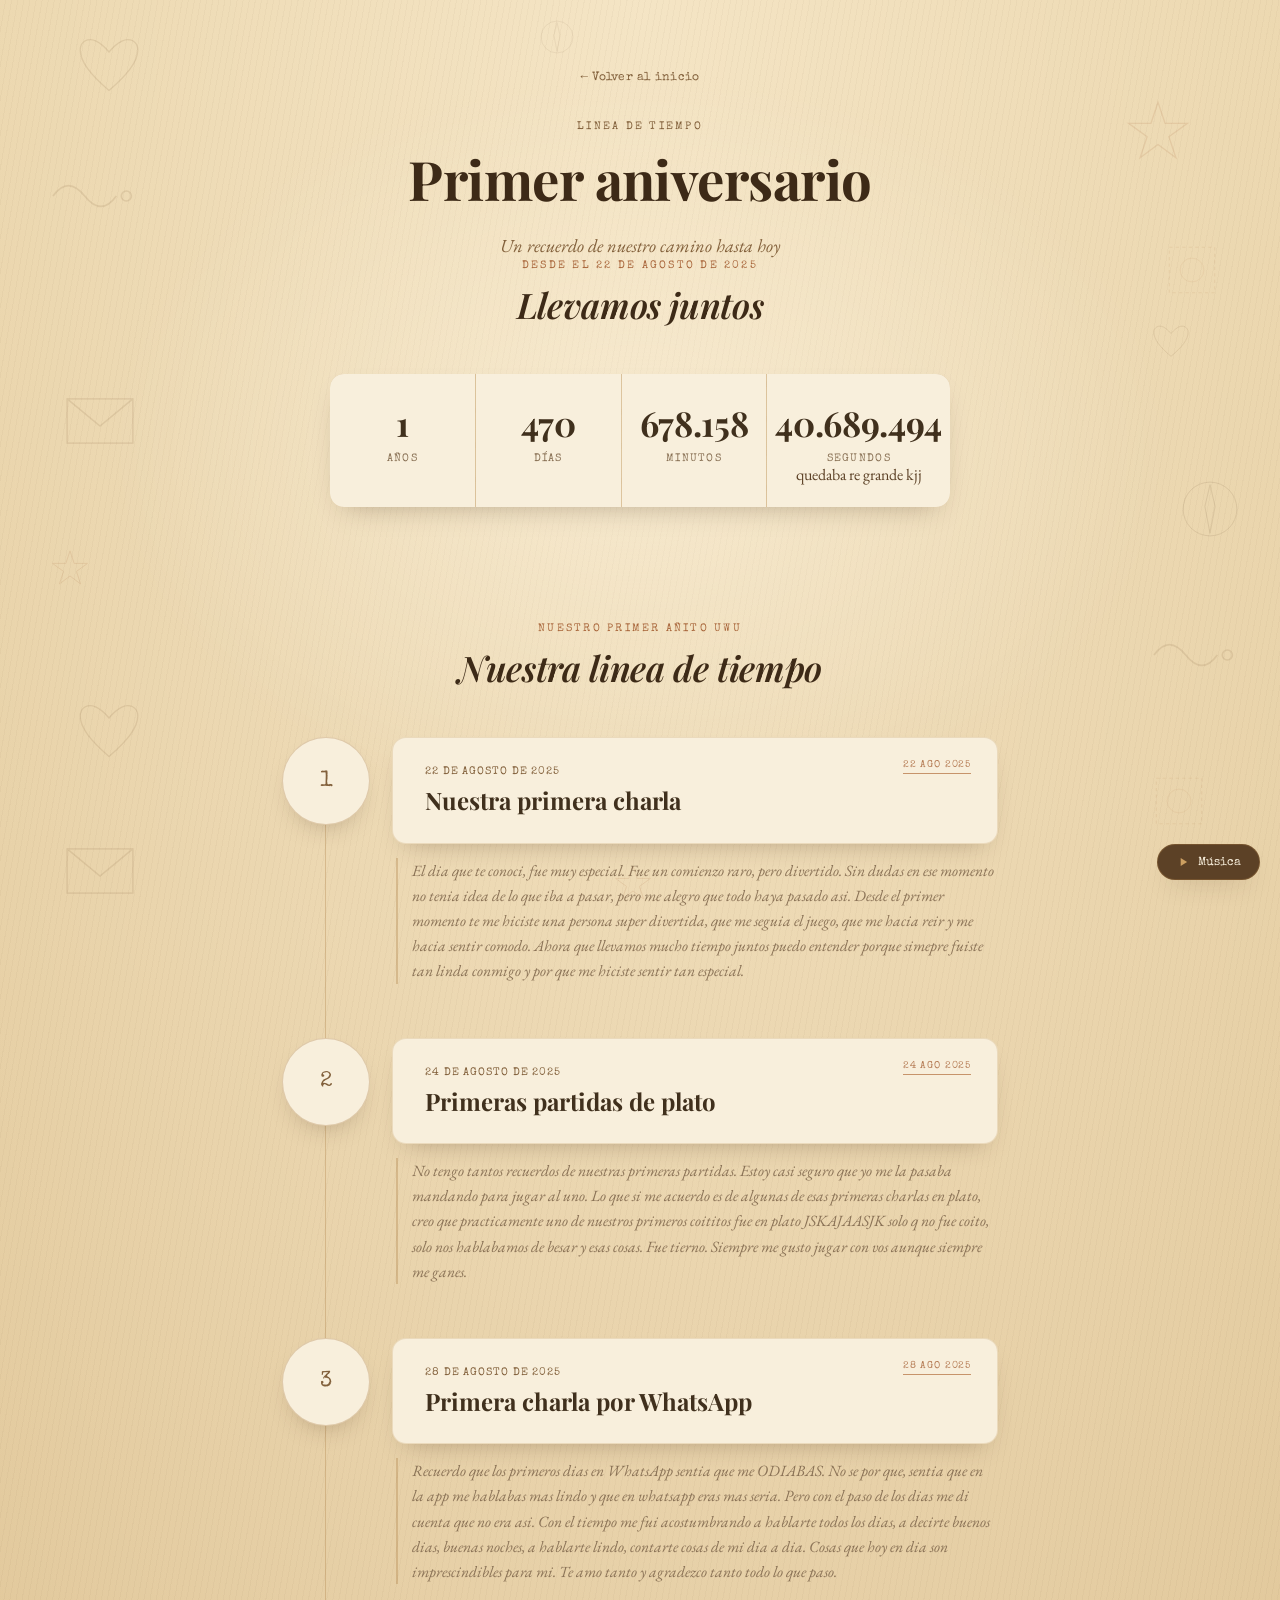
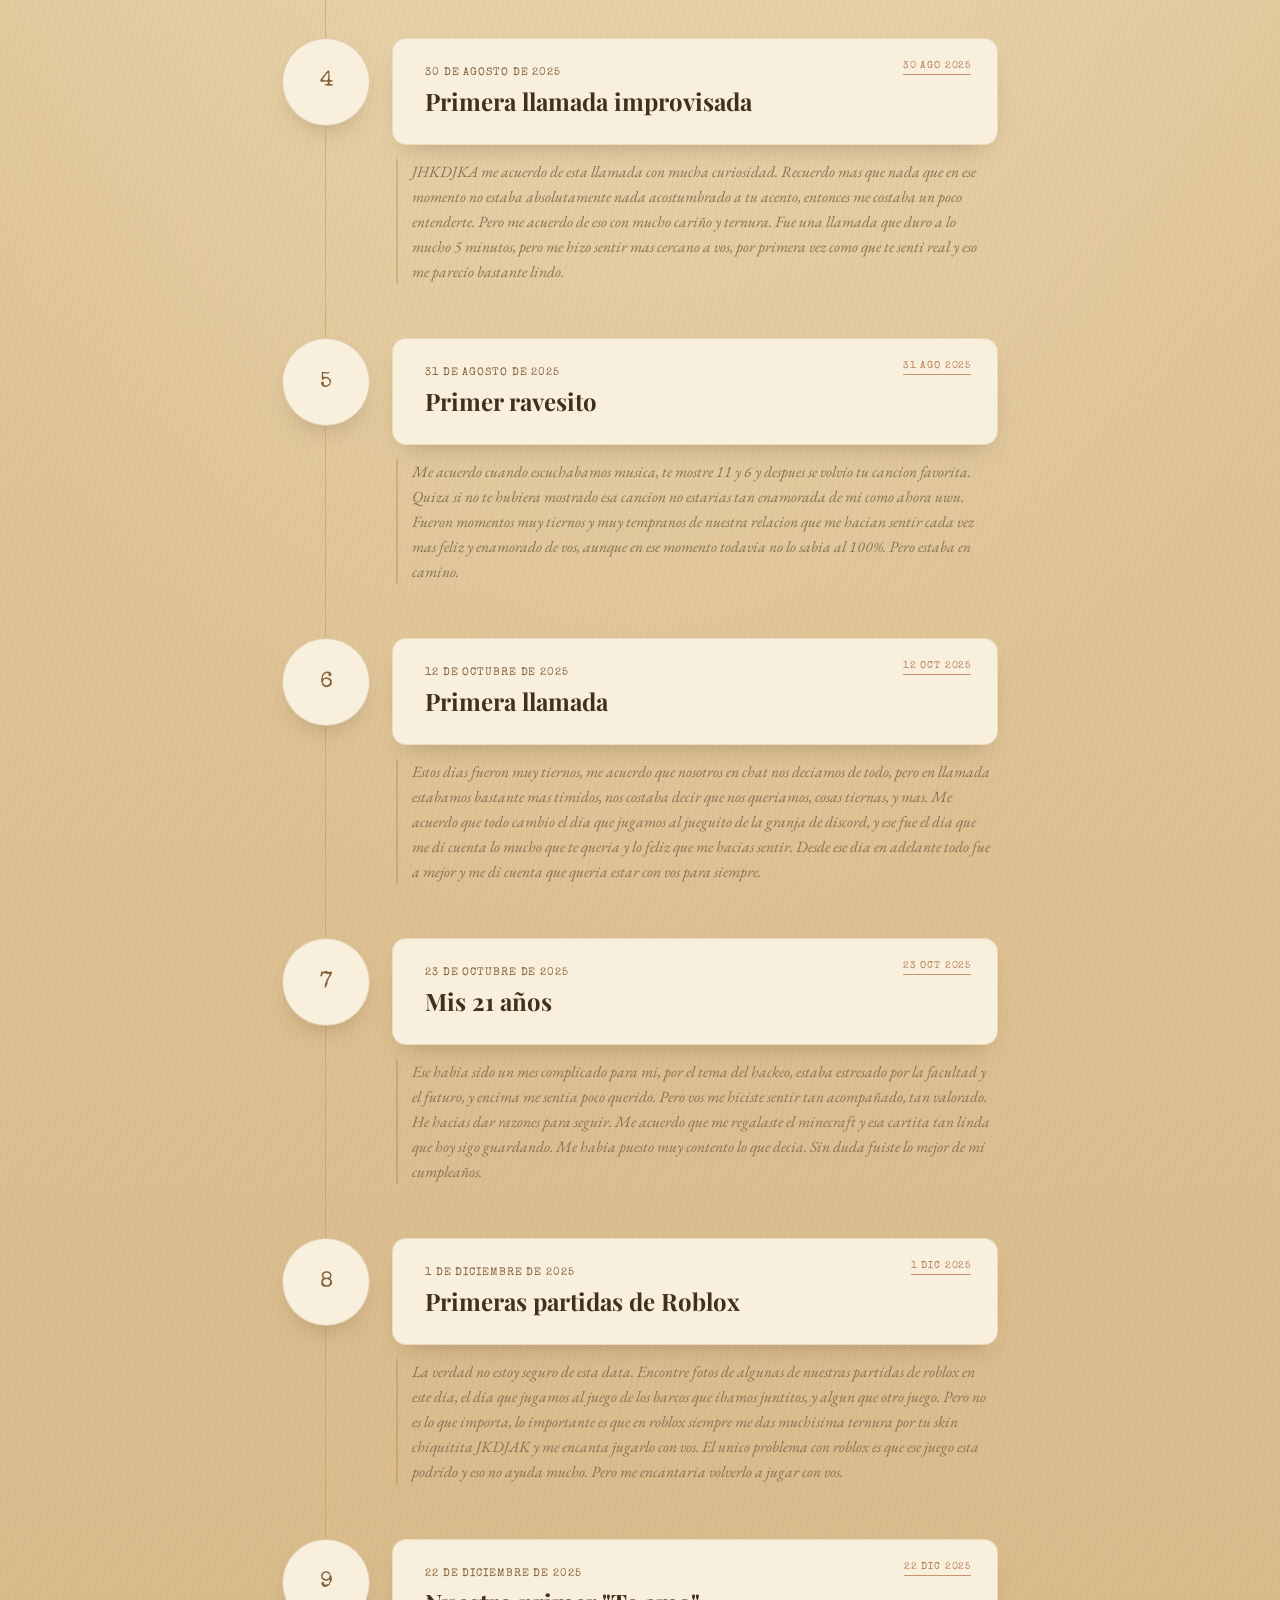
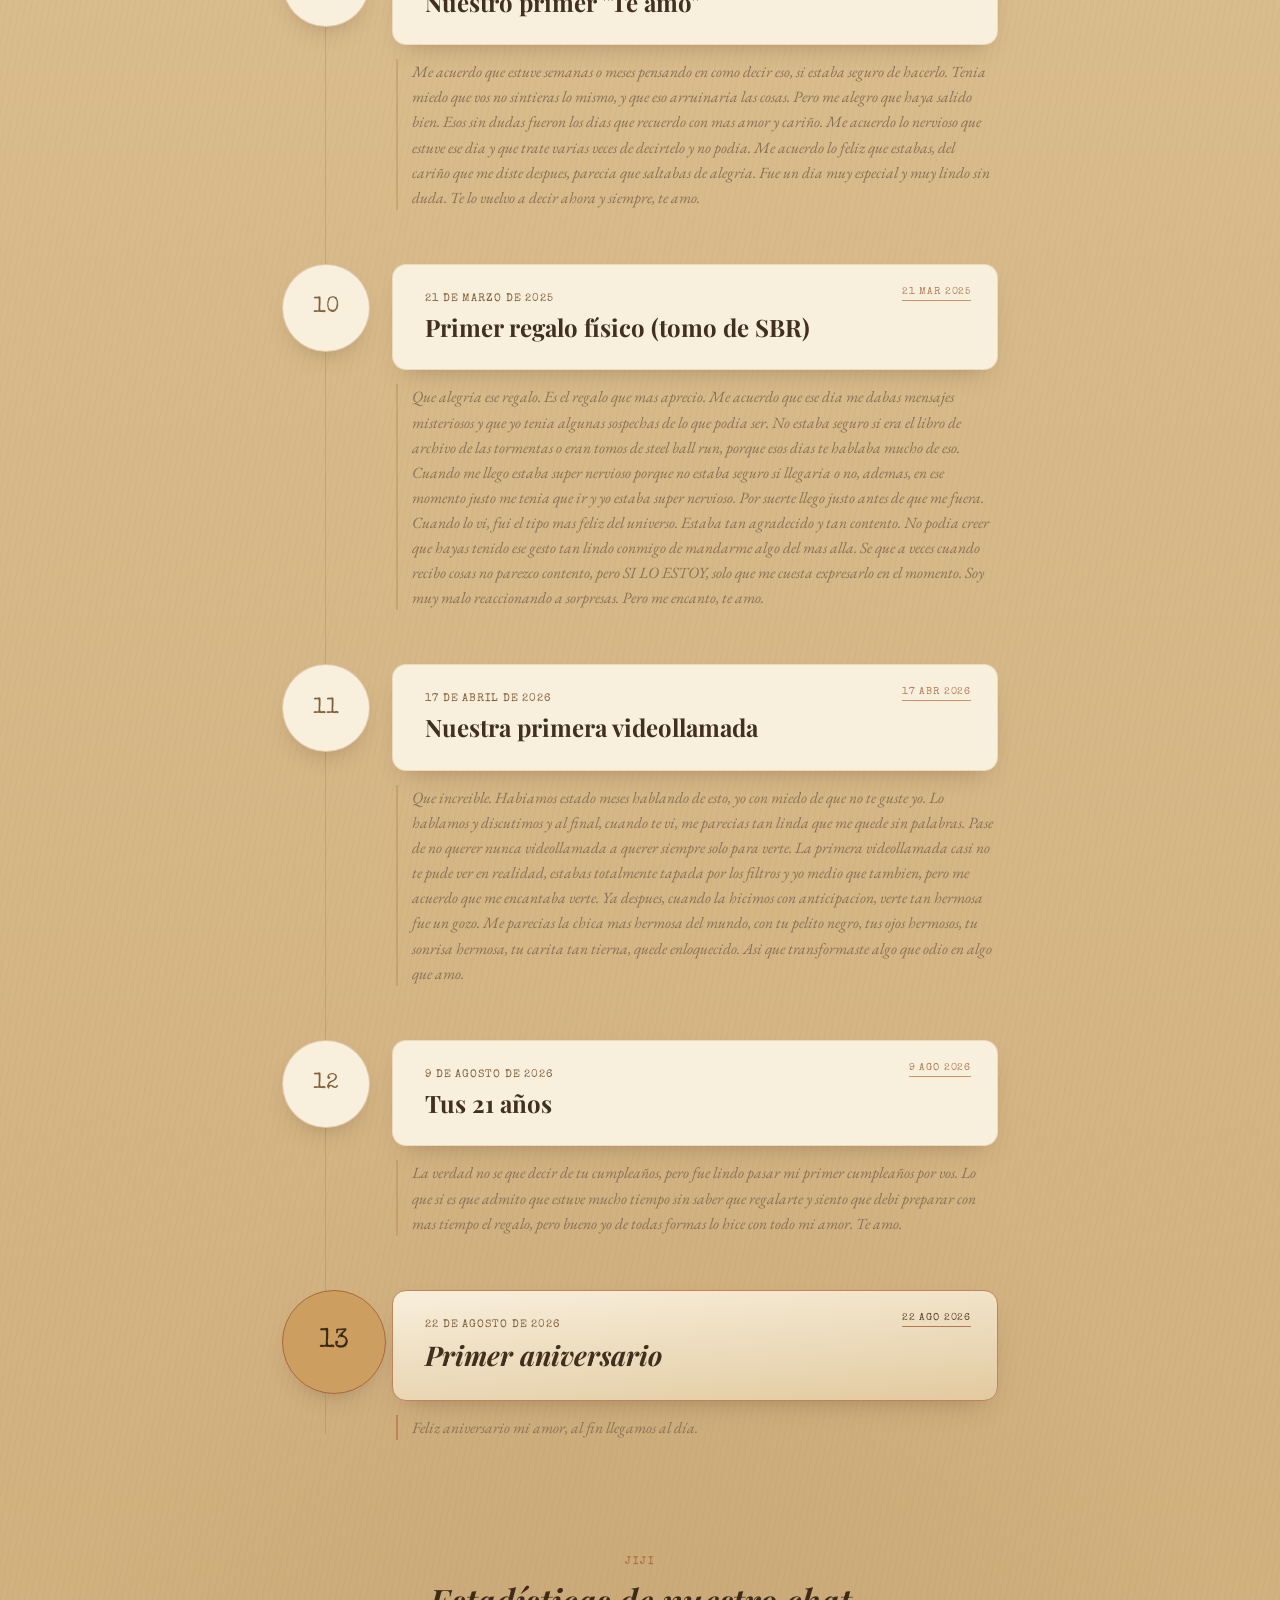
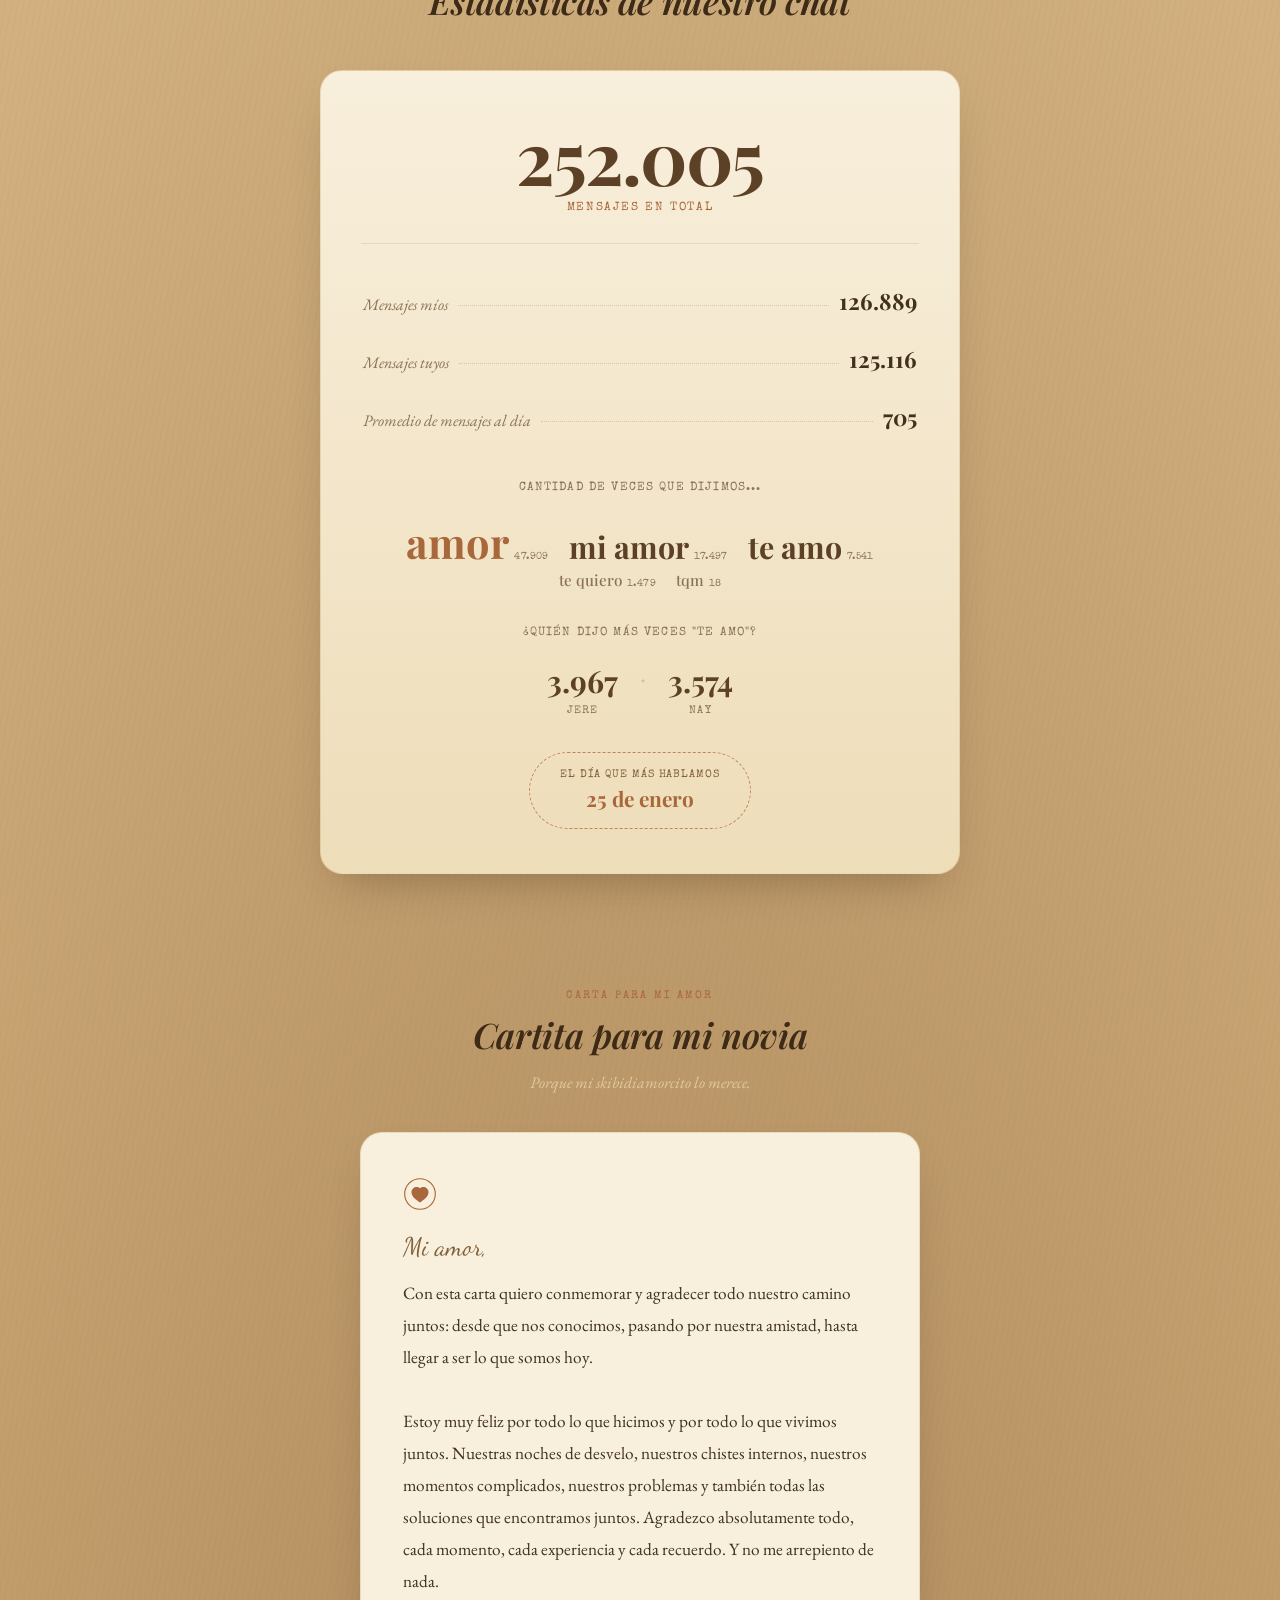
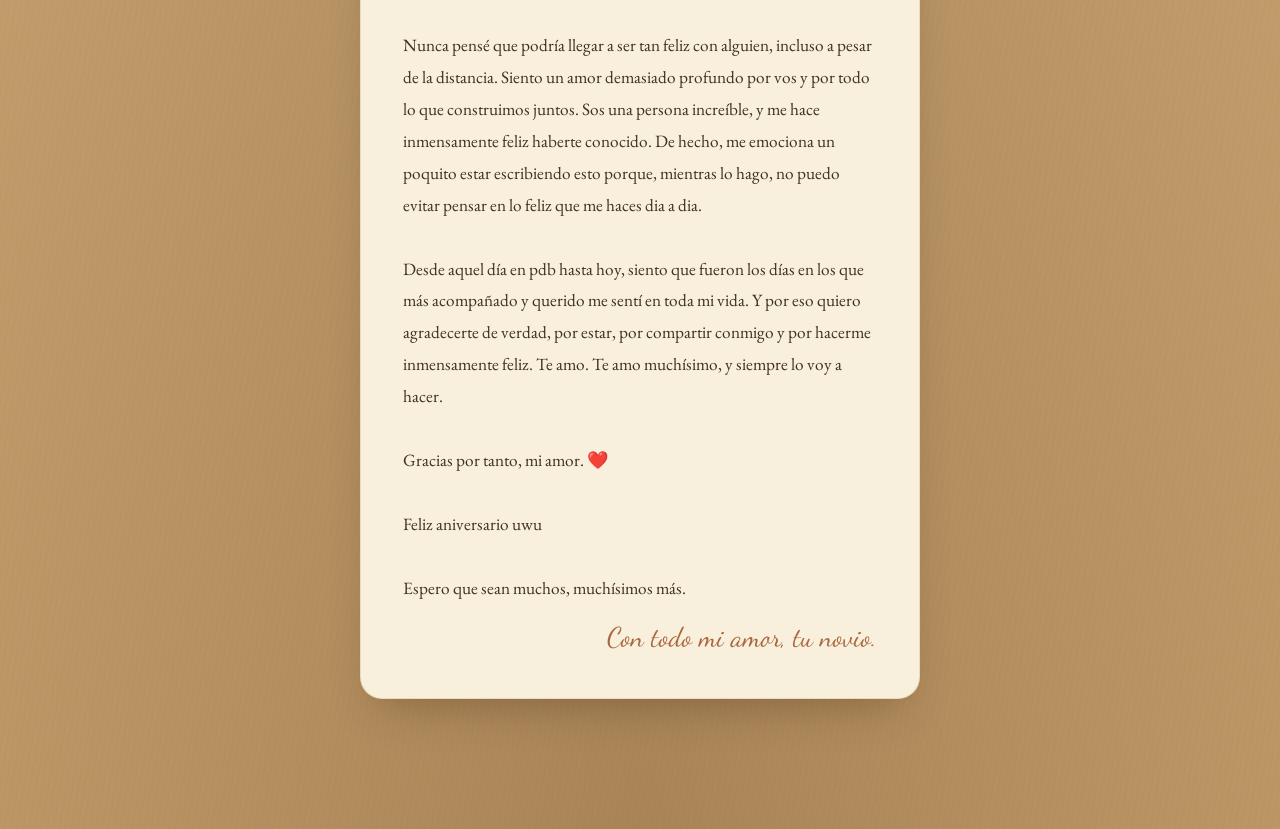
==== commit e7602c1f: "V2.1: Bug fixes" ====
--- a/anniversary.html
+++ b/anniversary.html
@@ -399,8 +399,8 @@
       <!-- Carta -->
       <section class="letter-section" aria-label="Espacio para una carta">
         <p class="eyebrow accent">Carta para mi amor</p>
-        <h2 class="section-title">Escribí lo que sientes</h2>
-        <p class="letter-intro">Porque cada palabra que salga de tu corazón hace que este amor se vuelva más hermoso.</p>
+        <h2 class="section-title">Cartita para mi novia</h2>
+        <p class="letter-intro">Porque mi skibidiamorcito lo merece.</p>
 
         <div class="letter-card">
           <div class="letter-card__seal" aria-hidden="true">
